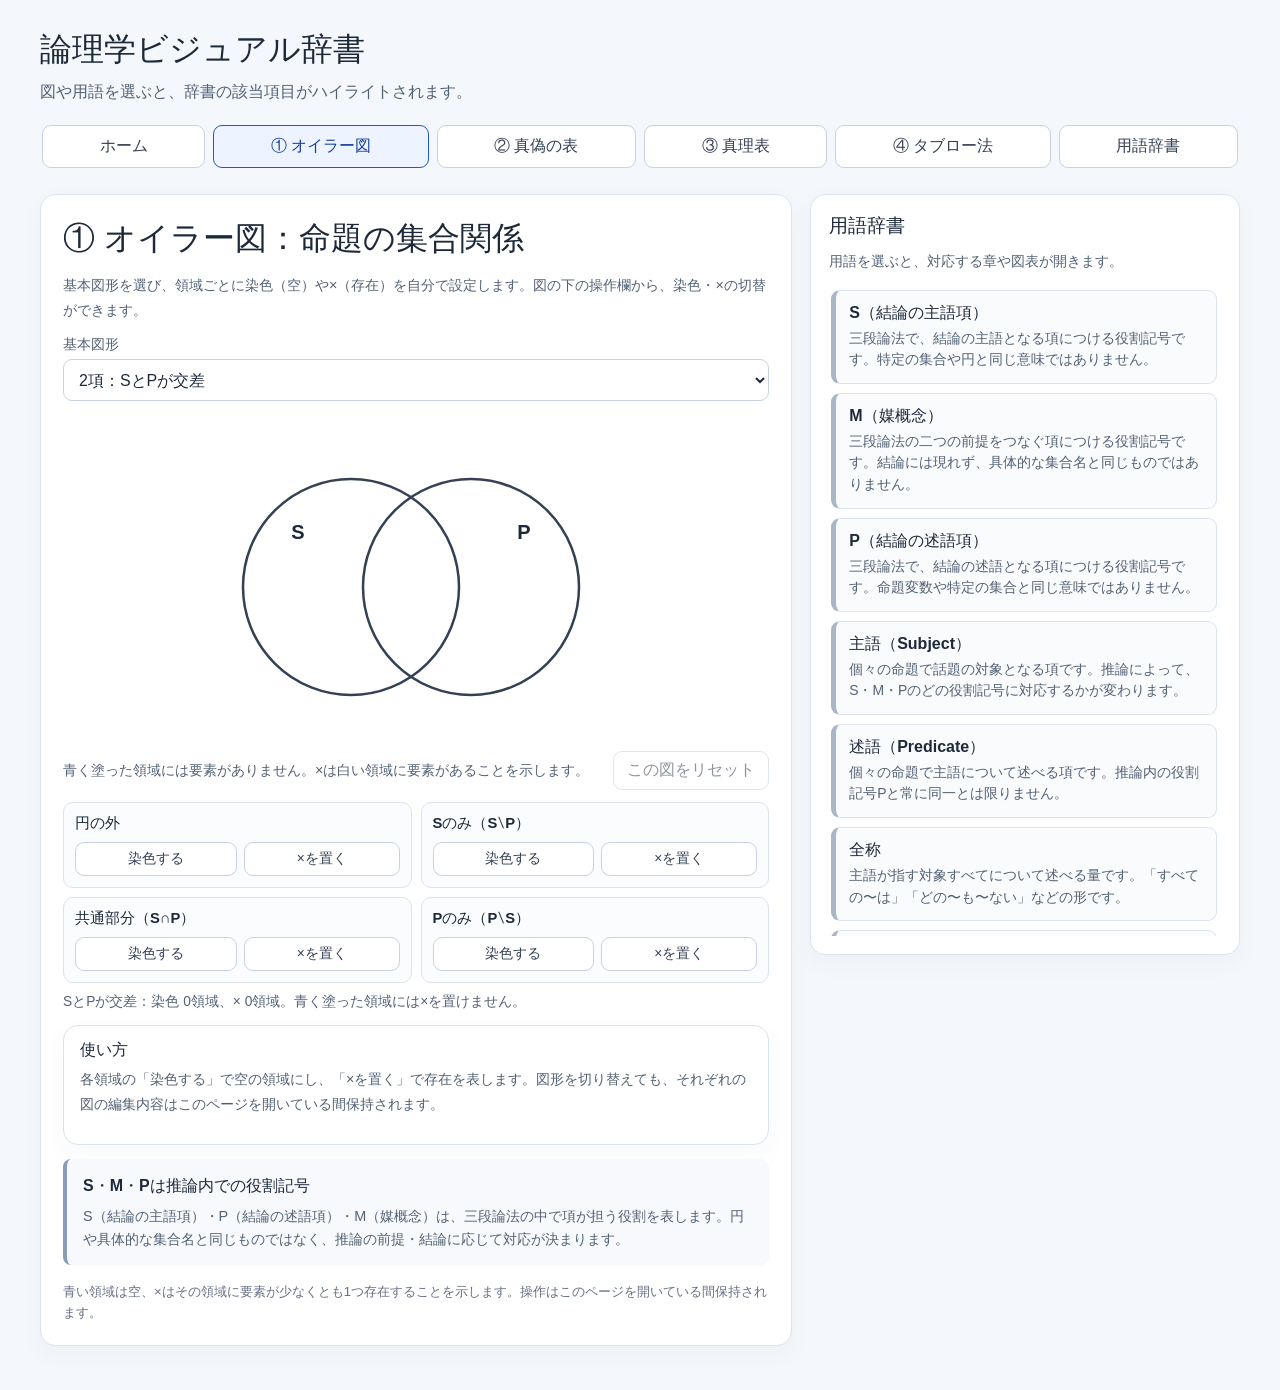
==== chapters/euler.html @ 363a5227 "Add editable Euler diagram templates Co-authored-by: Copilot <223556219+Copilot@users.noreply.github" ====
<!DOCTYPE html>
<html lang="ja">
<head>
  <meta charset="UTF-8">
  <meta name="viewport" content="width=device-width, initial-scale=1">
  <meta name="theme-color" content="#f4f7fb">
  <title>① オイラー図 | 論理学ビジュアル辞書</title>
  <link rel="stylesheet" href="../assets/style.css">
</head>
<body data-page="euler" data-root="../">
  <main class="page">
    <header class="site-header">
      <a class="brand" href="../index.html">論理学ビジュアル辞書</a>
      <p>図や用語を選ぶと、辞書の該当項目がハイライトされます。</p>
    </header>
    <nav class="site-nav" data-site-nav aria-label="章のナビゲーション"></nav>
    <div class="layout">
      <section class="chapter">
        <h1>① オイラー図：命題の集合関係</h1>
        <p class="hint">基本図形を選び、領域ごとに染色（空）や×（存在）を自分で設定します。図の下の操作欄から、染色・×の切替ができます。</p>
        <label class="pattern-select-label" for="euler-layout">基本図形</label>
        <select class="pattern-select" id="euler-layout">
          <option value="overlap">2項：SとPが交差</option>
          <option value="subject-inside-predicate">2項：SがPに含まれる</option>
          <option value="predicate-inside-subject">2項：PがSに含まれる</option>
          <option value="disjoint">2項：SとPが交わらない</option>
          <option value="equal">2項：SとPが同じ</option>
          <option value="three-term">3項：S・M・Pの標準配置</option>
        </select>
        <svg id="euler-diagram" class="diagram euler-diagram" viewBox="0 0 620 330" role="img" aria-label="編集できる集合図"></svg>
        <div class="editor-toolbar">
          <p class="hint">青く塗った領域には要素がありません。×は白い領域に要素があることを示します。</p>
          <button class="choice" id="euler-reset" type="button">この図をリセット</button>
        </div>
        <div class="euler-regions" id="euler-regions" aria-label="領域ごとの染色と存在記号の操作"></div>
        <p class="editor-status" id="euler-status" aria-live="polite"></p>
        <div class="card categorical-card">
          <strong>使い方</strong>
          <p class="hint categorical-description">各領域の「染色する」で空の領域にし、「×を置く」で存在を表します。図形を切り替えても、それぞれの図の編集内容はこのページを開いている間保持されます。</p>
        </div>
        <aside class="role-note">
          <strong>S・M・Pは推論内での役割記号</strong>
          <p>S（結論の主語項）・P（結論の述語項）・M（媒概念）は、三段論法の中で項が担う役割を表します。円や具体的な集合名と同じものではなく、推論の前提・結論に応じて対応が決まります。</p>
        </aside>
        <footer class="site-footer">青い領域は空、×はその領域に要素が少なくとも1つ存在することを示します。操作はこのページを開いている間保持されます。</footer>
      </section>
      <aside class="card dictionary-frame" data-dictionary-frame aria-label="用語辞書"></aside>
    </div>
  </main>
  <script src="../assets/app.js"></script>
</body>
</html>
---- assets/style.css ----
:root {
  color-scheme: light;
  font-family: "Yu Gothic UI", "Meiryo", sans-serif;
  color: #1d2939;
  background: #f4f7fb;
  font-synthesis: none;
  text-rendering: optimizeLegibility;
  --blue: #2457c5;
  --border: #dce3ee;
}
* { box-sizing: border-box; }
body { margin: 0; }
button { font: inherit; }
a { color: inherit; }
.page { width: min(1200px, calc(100% - 32px)); margin: 0 auto; padding: 28px 0 44px; }
.site-header { margin-bottom: 18px; }
.brand { display: inline-block; margin-bottom: 6px; color: #1d2939; font-size: clamp(1.55rem, 4vw, 2rem); font-weight: 750; text-decoration: none; }
.site-header p, .hint { margin: 0; color: #526174; line-height: 1.7; }
.site-nav { display: flex; gap: 8px; margin: 0 0 18px; padding: 2px 2px 8px; overflow-x: auto; }
.site-nav a { flex: 1 0 auto; padding: 10px 13px; border: 1px solid #c7d2e2; border-radius: 9px; background: #fff; color: #344054; text-align: center; text-decoration: none; white-space: nowrap; }
.site-nav a:hover, .site-nav a[aria-current="page"] { border-color: var(--blue); background: #edf3ff; color: #163f99; }
.layout { display: grid; grid-template-columns: minmax(0, 1.4fr) minmax(280px, .8fr); align-items: start; gap: 18px; }
.card, .chapter { min-width: 0; border: 1px solid var(--border); border-radius: 15px; background: #fff; box-shadow: 0 8px 24px #3440540a; }
.chapter { padding: 22px; }
.categorical-card { padding: 14px 16px; }
.categorical-description { margin: 6px 0 0; }
.truth-description { margin-top: 12px; }
.dictionary-frame { position: sticky; top: 14px; padding: 18px; }
h1 { margin: 0 0 12px; font-size: clamp(1.5rem, 3vw, 2rem); }
h2 { margin: 0 0 10px; font-size: 1.2rem; }
h3 { margin: 20px 0 8px; font-size: 1rem; }
.hint { margin-bottom: 14px; font-size: .9rem; }
.dictionary { display: grid; gap: 9px; max-height: min(72vh, 780px); overflow: auto; padding: 2px 4px 2px 2px; }
.dict-item { display: block; width: 100%; padding: 12px 13px; border: 1px solid var(--border); border-left: 5px solid #aab5c5; border-radius: 9px; background: #fafbfd; color: inherit; text-align: left; text-decoration: none; transition: transform .16s, background .16s, border-color .16s, box-shadow .16s; }
button.dict-item { cursor: pointer; }
.dict-item:hover { border-color: #9bb4e9; }
.dict-item.is-active { transform: translateX(3px); border-color: #82a5eb; border-left-color: var(--blue); background: #edf3ff; box-shadow: 0 4px 12px #2457c51a; }
.dict-title { display: block; margin-bottom: 4px; font-weight: 700; }
.dict-desc { display: block; color: #526174; font-size: .87rem; line-height: 1.55; }
.popup { margin-top: 13px; padding: 12px 14px; border-left: 4px solid #15946a; border-radius: 8px; background: #eaf8f1; color: #205c47; line-height: 1.6; }
.popup:empty { display: none; }
.diagram { display: block; width: min(100%, 620px); margin: 8px auto 14px; }
.region { cursor: pointer; transition: filter .15s, stroke-width .15s; }
.region:hover, .region:focus-visible { filter: brightness(.94); stroke: #172b4d; stroke-width: 3; outline: none; }
.region.is-active { stroke: #172b4d; stroke-width: 4; filter: saturate(1.25); }
.circle-outline { fill: none; stroke: #344054; stroke-width: 2.5; pointer-events: none; }
.region-label { pointer-events: none; font-size: 15px; font-weight: 700; text-anchor: middle; fill: #263247; }
.button-row { display: flex; flex-wrap: wrap; gap: 8px; margin: 12px 0; }
.choice, .relation-choice { padding: 8px 13px; border: 1px solid #c7d2e2; border-radius: 9px; background: #fff; color: #344054; cursor: pointer; }
.choice[aria-pressed="true"], .relation-choice[aria-pressed="true"] { border-color: var(--blue); background: #edf3ff; color: #163f99; }
.pattern-select-label { display: block; margin: 12px 0 5px; color: #526174; font-size: .86rem; }
.pattern-select { width: 100%; min-height: 42px; padding: 8px 34px 8px 11px; border: 1px solid #c7d2e2; border-radius: 9px; background: #fff; color: #1d2939; font: inherit; }
.formula-display { margin: 7px 0; color: #163f99; font-family: ui-monospace, Consolas, monospace; font-size: 1.25rem; font-weight: 700; letter-spacing: .04em; }
.euler-diagram { height: auto; margin-top: 6px; overflow: visible; }
.euler-boundary { fill: none; stroke: #344054; stroke-width: 2.5; }
.euler-highlight { fill: #b9d0ff; }
.euler-existence { fill: #1d2939; font-size: 30px; font-weight: 700; text-anchor: middle; dominant-baseline: central; }
.euler-term-label { fill: #1d2939; font-size: 20px; font-weight: 700; text-anchor: middle; dominant-baseline: central; }
.editor-toolbar { display: flex; flex-wrap: wrap; align-items: center; justify-content: space-between; gap: 10px; margin: 4px 0 12px; }
.editor-toolbar .hint { flex: 1 1 280px; margin: 0; }
.editor-toolbar .choice { flex: 0 0 auto; }
.euler-regions { display: grid; grid-template-columns: repeat(2, minmax(0, 1fr)); gap: 9px; }
.euler-region { min-width: 0; padding: 11px; border: 1px solid var(--border); border-radius: 10px; background: #fbfcfe; }
.euler-region-title { display: block; margin-bottom: 9px; font-size: .92rem; }
.euler-region-actions { display: flex; flex-wrap: wrap; gap: 7px; }
.euler-toggle { flex: 1 1 auto; padding: 7px 9px; font-size: .86rem; }
.euler-toggle[aria-pressed="true"] { border-color: var(--blue); background: #edf3ff; color: #163f99; }
.euler-toggle:disabled, #euler-reset:disabled { cursor: not-allowed; opacity: .55; }
.editor-status { min-height: 1.6em; margin: 10px 0; color: #526174; font-size: .86rem; }
.role-note { margin-top: 14px; padding: 14px 16px; border-left: 4px solid #8a9bb5; border-radius: 8px; background: #f7f9fc; line-height: 1.6; }
.role-note p { margin: 6px 0 0; color: #526174; font-size: .9rem; }
.table-wrap { overflow-x: auto; }
table { width: 100%; border-collapse: collapse; font-size: .93rem; }
th, td { padding: 10px 8px; border: 1px solid var(--border); text-align: center; }
th { background: #f7f9fc; font-weight: 700; }
tbody tr.is-active td { background: #e8f0ff; }
.result { font-weight: 700; }
.result.true { color: #18794e; }
.result.false { color: #b42318; }
.square { display: block; width: min(100%, 520px); margin: 12px auto 18px; }
.square-relation { fill: none; stroke: #9aa8bc; stroke-width: 2; transition: stroke .15s, stroke-width .15s; }
.square-relation.dashed { stroke-dasharray: 6 5; }
.square-relation.is-active { stroke: var(--blue); stroke-width: 5; }
.aeio-node { fill: #fff; stroke: #8091a8; stroke-width: 2; cursor: pointer; }
.aeio-node:hover, .aeio-node:focus-visible, .aeio-node.is-active { fill: #edf3ff; stroke: var(--blue); stroke-width: 4; outline: none; }
.aeio-letter { fill: #1d2939; font-size: 24px; font-weight: 700; text-anchor: middle; pointer-events: none; }
.aeio-caption { fill: #526174; font-size: 13px; text-anchor: middle; pointer-events: none; }
.relation-buttons { display: flex; flex-wrap: wrap; gap: 7px; }
.term-line { stroke: #8290a5; stroke-width: 2; }
.term-circle { fill-opacity: .58; stroke-width: 2.5; }
.table-row { cursor: pointer; }
.table-row:hover td, .table-row:focus-visible td { background: #eff5ff; }
.table-row:focus-visible { outline: 2px solid var(--blue); outline-offset: -2px; }
.tableau { display: grid; grid-template-columns: 1fr 1fr; gap: 12px; align-items: stretch; }
.tableau-example { padding: 14px; border: 1px solid var(--border); border-radius: 10px; background: #fbfcfe; }
.tableau-example.is-active { border-color: #82a5eb; background: #f1f5ff; }
.tableau-example h3 { margin: 0 0 10px; }
.tree { margin: 0; padding: 10px 10px 10px 28px; border-left: 2px solid #aab5c5; font-family: ui-monospace, Consolas, monospace; line-height: 1.9; }
.closed { color: #b42318; font-weight: 700; }
.open { color: #18794e; font-weight: 700; }
.explanation { margin: 10px 0 0; color: #526174; font-size: .9rem; line-height: 1.6; }
.chapter-links { display: grid; grid-template-columns: repeat(2, minmax(0, 1fr)); gap: 12px; margin-top: 22px; }
.chapter-link { display: grid; gap: 5px; padding: 16px; border: 1px solid var(--border); border-radius: 11px; background: #fbfcfe; text-decoration: none; }
.chapter-link:hover { border-color: #9bb4e9; background: #f4f7ff; }
.chapter-link span { color: #526174; font-size: .9rem; line-height: 1.5; }
.dictionary-list { display: grid; grid-template-columns: repeat(2, minmax(0, 1fr)); gap: 10px; }
.site-footer { margin-top: 16px; color: #667085; font-size: .82rem; line-height: 1.6; }
.sr-only { position: absolute; width: 1px; height: 1px; padding: 0; margin: -1px; overflow: hidden; clip: rect(0, 0, 0, 0); white-space: nowrap; border: 0; }
@media (max-width: 800px) {
  .page { width: min(100% - 20px, 620px); padding-top: 20px; }
  .layout { grid-template-columns: 1fr; }
  .dictionary-frame { position: static; }
  .dictionary { max-height: 360px; }
}
@media (max-width: 440px) {
  .euler-regions { grid-template-columns: 1fr; }
}
@media (max-width: 520px) {
  .chapter { padding: 16px; }
  .chapter-links, .dictionary-list, .tableau { grid-template-columns: 1fr; }
}
@media (prefers-reduced-motion: reduce) {
  *, *::before, *::after { scroll-behavior: auto !important; transition-duration: .01ms !important; }
}
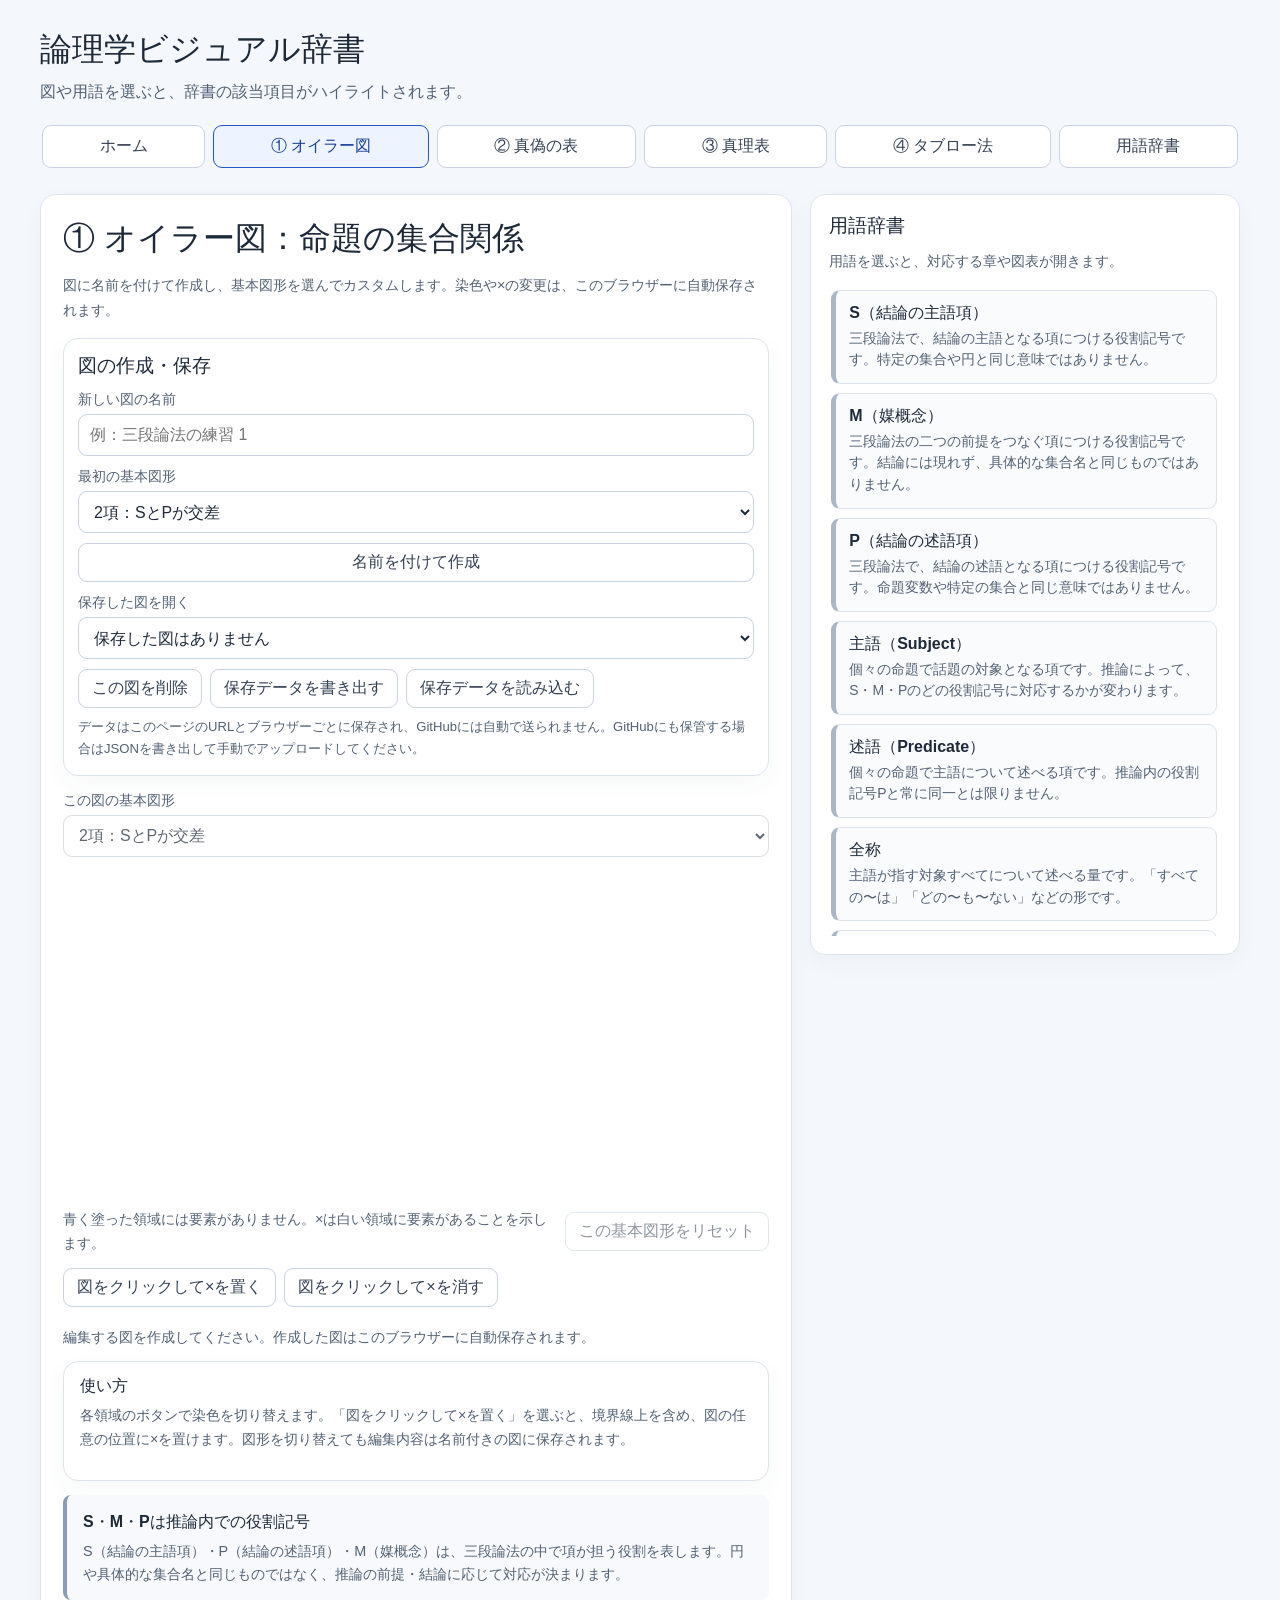
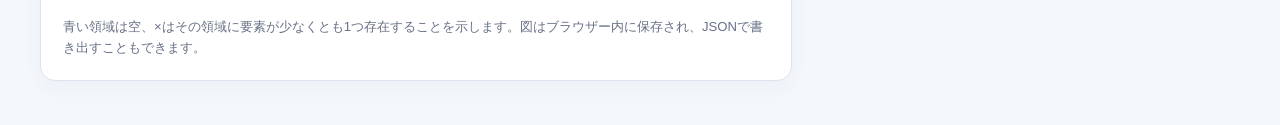
==== commit 3e6761c6: "Save named Euler diagram worksheets Co-authored-by: Copilot <223556219+Copilot@users.noreply.github." ====
--- a/chapters/euler.html
+++ b/chapters/euler.html
@@ -17,8 +17,31 @@
     <div class="layout">
       <section class="chapter">
         <h1>① オイラー図：命題の集合関係</h1>
-        <p class="hint">基本図形を選び、領域ごとに染色（空）や×（存在）を自分で設定します。図の下の操作欄から、染色・×の切替ができます。</p>
-        <label class="pattern-select-label" for="euler-layout">基本図形</label>
+        <p class="hint">図に名前を付けて作成し、基本図形を選んでカスタムします。染色や×の変更は、このブラウザーに自動保存されます。</p>
+        <section class="card euler-workbooks" aria-labelledby="euler-workbooks-title">
+          <h2 id="euler-workbooks-title">図の作成・保存</h2>
+          <label class="pattern-select-label" for="euler-new-name">新しい図の名前</label>
+          <input class="pattern-select" id="euler-new-name" type="text" maxlength="80" placeholder="例：三段論法の練習 1">
+          <label class="pattern-select-label" for="euler-new-layout">最初の基本図形</label>
+          <select class="pattern-select" id="euler-new-layout">
+            <option value="overlap">2項：SとPが交差</option>
+            <option value="subject-inside-predicate">2項：SがPに含まれる</option>
+            <option value="predicate-inside-subject">2項：PがSに含まれる</option>
+            <option value="disjoint">2項：SとPが交わらない</option>
+            <option value="equal">2項：SとPが同じ</option>
+            <option value="three-term">3項：S・M・Pの標準配置</option>
+          </select>
+          <button class="choice euler-create-button" id="euler-create" type="button">名前を付けて作成</button>
+          <label class="pattern-select-label" for="euler-saved-list">保存した図を開く</label>
+          <select class="pattern-select" id="euler-saved-list" aria-label="保存した図"></select>
+          <div class="button-row euler-save-actions">
+            <button class="choice" id="euler-delete" type="button">この図を削除</button>
+            <button class="choice" id="euler-export" type="button">保存データを書き出す</button>
+            <label class="choice euler-import-label" for="euler-import">保存データを読み込む<input id="euler-import" type="file" accept="application/json,.json"></label>
+          </div>
+          <p class="hint euler-storage-note">データはこのページのURLとブラウザーごとに保存され、GitHubには自動で送られません。GitHubにも保管する場合はJSONを書き出して手動でアップロードしてください。</p>
+        </section>
+        <label class="pattern-select-label" for="euler-layout">この図の基本図形</label>
         <select class="pattern-select" id="euler-layout">
           <option value="overlap">2項：SとPが交差</option>
           <option value="subject-inside-predicate">2項：SがPに含まれる</option>
@@ -27,22 +50,26 @@
           <option value="equal">2項：SとPが同じ</option>
           <option value="three-term">3項：S・M・Pの標準配置</option>
         </select>
-        <svg id="euler-diagram" class="diagram euler-diagram" viewBox="0 0 620 330" role="img" aria-label="編集できる集合図"></svg>
+        <svg id="euler-diagram" class="diagram euler-diagram" viewBox="0 0 620 330" role="group" aria-describedby="euler-status" aria-label="編集できる集合図"></svg>
         <div class="editor-toolbar">
           <p class="hint">青く塗った領域には要素がありません。×は白い領域に要素があることを示します。</p>
-          <button class="choice" id="euler-reset" type="button">この図をリセット</button>
+          <button class="choice" id="euler-reset" type="button">この基本図形をリセット</button>
+        </div>
+        <div class="button-row euler-point-tools" role="group" aria-label="図上の×操作">
+          <button class="choice" id="euler-place-mode" type="button" aria-pressed="false">図をクリックして×を置く</button>
+          <button class="choice" id="euler-remove-mode" type="button" aria-pressed="false">図をクリックして×を消す</button>
         </div>
         <div class="euler-regions" id="euler-regions" aria-label="領域ごとの染色と存在記号の操作"></div>
         <p class="editor-status" id="euler-status" aria-live="polite"></p>
         <div class="card categorical-card">
           <strong>使い方</strong>
-          <p class="hint categorical-description">各領域の「染色する」で空の領域にし、「×を置く」で存在を表します。図形を切り替えても、それぞれの図の編集内容はこのページを開いている間保持されます。</p>
+          <p class="hint categorical-description">各領域のボタンで染色を切り替えます。「図をクリックして×を置く」を選ぶと、境界線上を含め、図の任意の位置に×を置けます。図形を切り替えても編集内容は名前付きの図に保存されます。</p>
         </div>
         <aside class="role-note">
           <strong>S・M・Pは推論内での役割記号</strong>
           <p>S（結論の主語項）・P（結論の述語項）・M（媒概念）は、三段論法の中で項が担う役割を表します。円や具体的な集合名と同じものではなく、推論の前提・結論に応じて対応が決まります。</p>
         </aside>
-        <footer class="site-footer">青い領域は空、×はその領域に要素が少なくとも1つ存在することを示します。操作はこのページを開いている間保持されます。</footer>
+        <footer class="site-footer">青い領域は空、×はその領域に要素が少なくとも1つ存在することを示します。図はブラウザー内に保存され、JSONで書き出すこともできます。</footer>
       </section>
       <aside class="card dictionary-frame" data-dictionary-frame aria-label="用語辞書"></aside>
     </div>
--- a/assets/style.css
+++ b/assets/style.css
@@ -54,8 +54,18 @@
 .euler-diagram { height: auto; margin-top: 6px; overflow: visible; }
 .euler-boundary { fill: none; stroke: #344054; stroke-width: 2.5; }
 .euler-highlight { fill: #b9d0ff; }
-.euler-existence { fill: #1d2939; font-size: 30px; font-weight: 700; text-anchor: middle; dominant-baseline: central; }
+.euler-existence { fill: #1d2939; stroke: #fff; stroke-width: 3px; paint-order: stroke; font-size: 30px; font-weight: 700; text-anchor: middle; dominant-baseline: central; pointer-events: none; }
 .euler-term-label { fill: #1d2939; font-size: 20px; font-weight: 700; text-anchor: middle; dominant-baseline: central; }
+.euler-place-active { cursor: crosshair; }
+.euler-remove-active { cursor: pointer; }
+.euler-workbooks { margin: 16px 0; padding: 14px; }
+.euler-workbooks h2 { margin-bottom: 8px; }
+.euler-create-button { width: 100%; margin-top: 10px; }
+.euler-save-actions { margin: 10px 0 4px; }
+.euler-import-label { display: inline-flex; align-items: center; cursor: pointer; }
+.euler-import-label input { position: absolute; width: 1px; height: 1px; overflow: hidden; clip: rect(0, 0, 0, 0); }
+.euler-import-label:focus-within { outline: 2px solid var(--blue); outline-offset: 2px; }
+.euler-storage-note { margin: 8px 0 0; font-size: .82rem; }
 .editor-toolbar { display: flex; flex-wrap: wrap; align-items: center; justify-content: space-between; gap: 10px; margin: 4px 0 12px; }
 .editor-toolbar .hint { flex: 1 1 280px; margin: 0; }
 .editor-toolbar .choice { flex: 0 0 auto; }
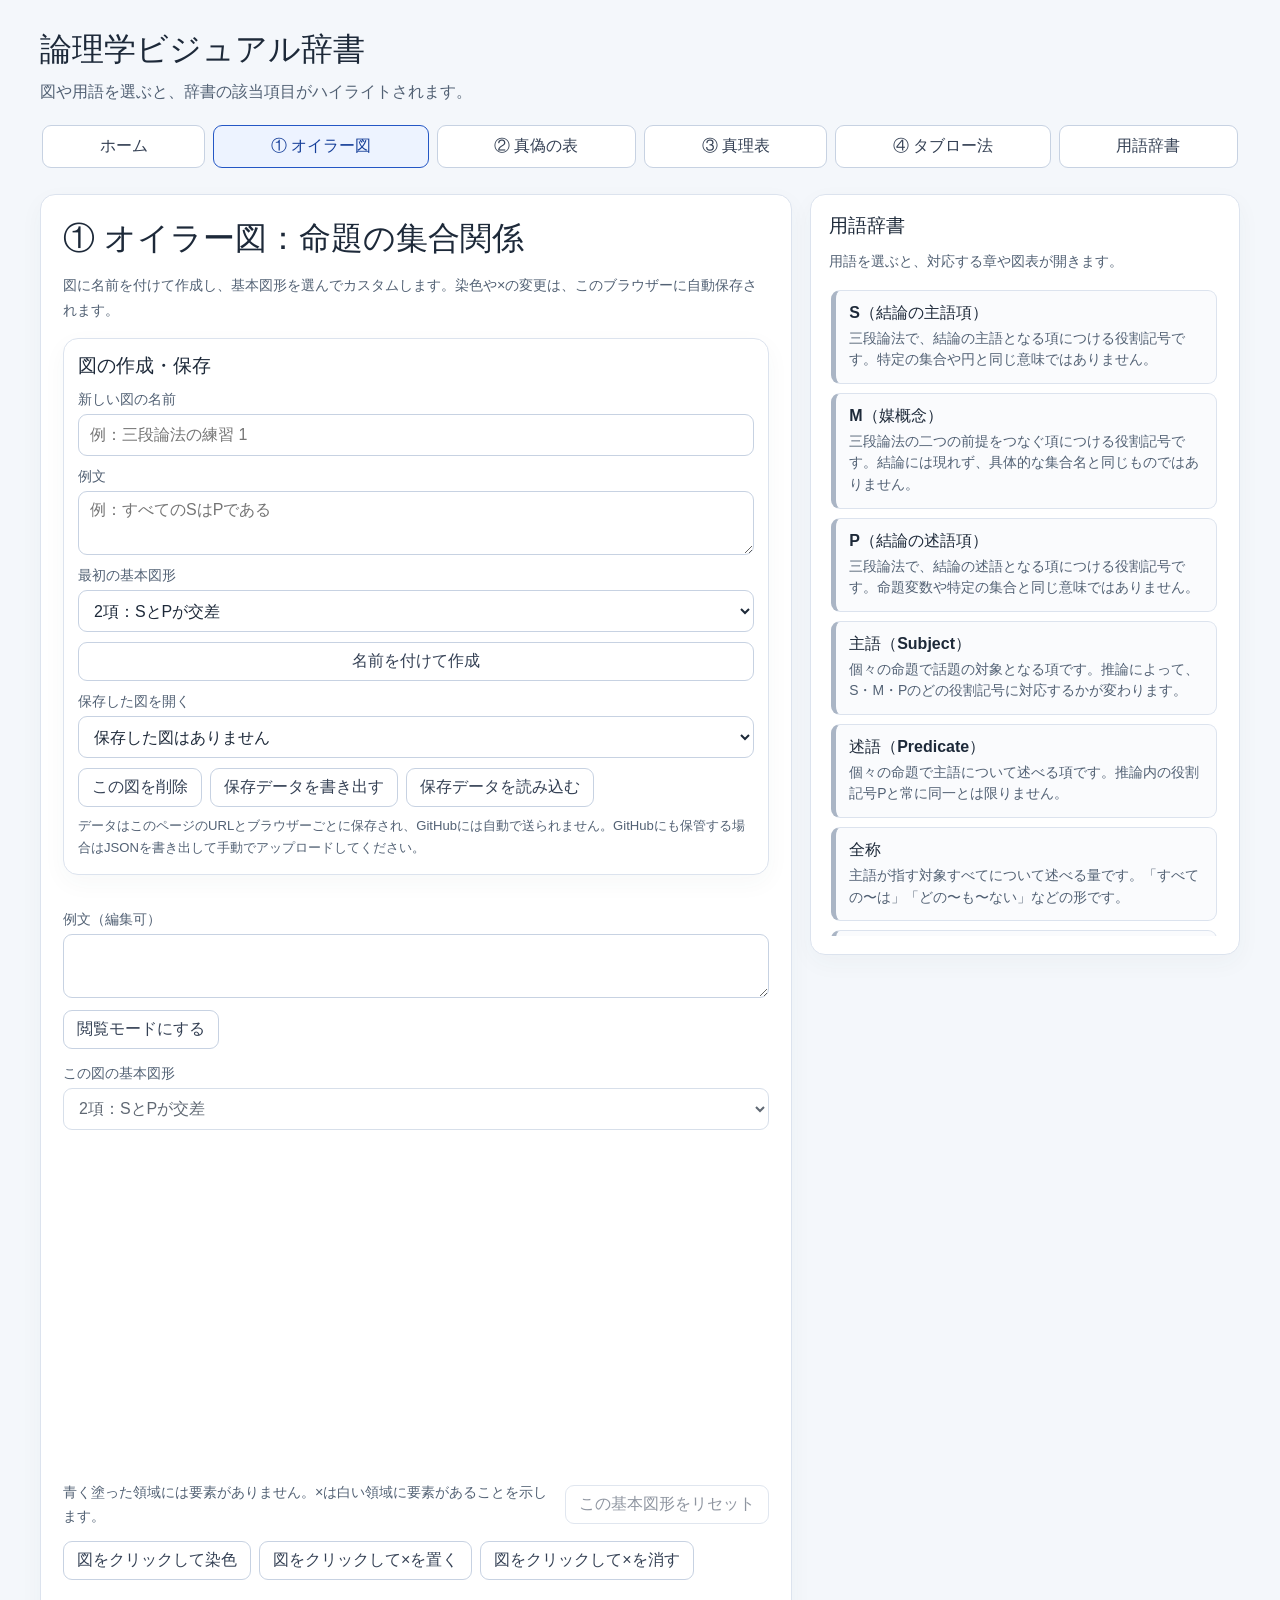
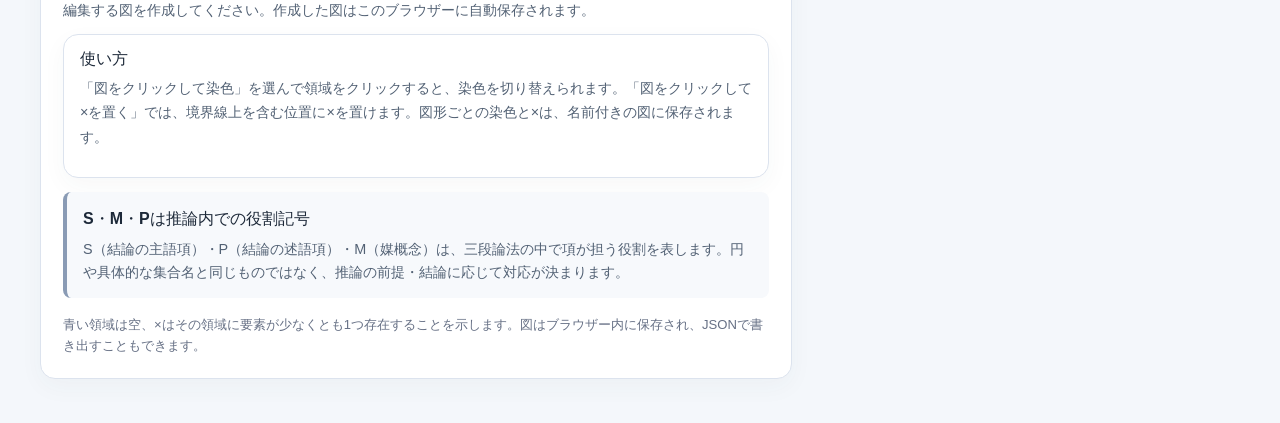
==== commit e1a14e50: "Add example sentences and diagram viewing mode Co-authored-by: Copilot <223556219+Copilot@users.nore" ====
--- a/chapters/euler.html
+++ b/chapters/euler.html
@@ -20,10 +20,43 @@
         <p class="hint">図に名前を付けて作成し、基本図形を選んでカスタムします。染色や×の変更は、このブラウザーに自動保存されます。</p>
         <section class="card euler-workbooks" aria-labelledby="euler-workbooks-title">
           <h2 id="euler-workbooks-title">図の作成・保存</h2>
-          <label class="pattern-select-label" for="euler-new-name">新しい図の名前</label>
-          <input class="pattern-select" id="euler-new-name" type="text" maxlength="80" placeholder="例：三段論法の練習 1">
-          <label class="pattern-select-label" for="euler-new-layout">最初の基本図形</label>
-          <select class="pattern-select" id="euler-new-layout">
+          <div data-edit-only>
+            <label class="pattern-select-label" for="euler-new-name">新しい図の名前</label>
+            <input class="pattern-select" id="euler-new-name" type="text" maxlength="80" placeholder="例：三段論法の練習 1">
+            <label class="pattern-select-label" for="euler-new-sentence">例文</label>
+            <textarea class="pattern-select euler-sentence-input" id="euler-new-sentence" maxlength="500" rows="2" placeholder="例：すべてのSはPである" required></textarea>
+            <label class="pattern-select-label" for="euler-new-layout">最初の基本図形</label>
+            <select class="pattern-select" id="euler-new-layout">
+              <option value="overlap">2項：SとPが交差</option>
+              <option value="subject-inside-predicate">2項：SがPに含まれる</option>
+              <option value="predicate-inside-subject">2項：PがSに含まれる</option>
+              <option value="disjoint">2項：SとPが交わらない</option>
+              <option value="equal">2項：SとPが同じ</option>
+              <option value="three-term">3項：S・M・Pの標準配置</option>
+            </select>
+            <button class="choice euler-create-button" id="euler-create" type="button">名前を付けて作成</button>
+          </div>
+          <label class="pattern-select-label" for="euler-saved-list">保存した図を開く</label>
+          <select class="pattern-select" id="euler-saved-list" aria-label="保存した図"></select>
+          <div class="button-row euler-save-actions" data-edit-only>
+            <button class="choice" id="euler-delete" type="button">この図を削除</button>
+            <button class="choice" id="euler-export" type="button">保存データを書き出す</button>
+            <label class="choice euler-import-label" for="euler-import">保存データを読み込む<input id="euler-import" type="file" accept="application/json,.json"></label>
+          </div>
+          <p class="hint euler-storage-note" data-edit-only>データはこのページのURLとブラウザーごとに保存され、GitHubには自動で送られません。GitHubにも保管する場合はJSONを書き出して手動でアップロードしてください。</p>
+        </section>
+        <div class="euler-viewer">
+          <strong class="euler-view-title" id="euler-view-title"></strong>
+          <p class="euler-example-view" id="euler-example-view"></p>
+          <div class="euler-sentence-editor" data-edit-only>
+            <label class="pattern-select-label" for="euler-current-sentence">例文（編集可）</label>
+            <textarea class="pattern-select euler-sentence-input" id="euler-current-sentence" maxlength="500" rows="2"></textarea>
+          </div>
+          <button class="choice euler-mode-toggle" id="euler-mode-toggle" type="button" aria-pressed="false">閲覧モードにする</button>
+        </div>
+        <div data-edit-only>
+          <label class="pattern-select-label" for="euler-layout">この図の基本図形</label>
+          <select class="pattern-select" id="euler-layout">
             <option value="overlap">2項：SとPが交差</option>
             <option value="subject-inside-predicate">2項：SがPに含まれる</option>
             <option value="predicate-inside-subject">2項：PがSに含まれる</option>
@@ -31,41 +64,24 @@
             <option value="equal">2項：SとPが同じ</option>
             <option value="three-term">3項：S・M・Pの標準配置</option>
           </select>
-          <button class="choice euler-create-button" id="euler-create" type="button">名前を付けて作成</button>
-          <label class="pattern-select-label" for="euler-saved-list">保存した図を開く</label>
-          <select class="pattern-select" id="euler-saved-list" aria-label="保存した図"></select>
-          <div class="button-row euler-save-actions">
-            <button class="choice" id="euler-delete" type="button">この図を削除</button>
-            <button class="choice" id="euler-export" type="button">保存データを書き出す</button>
-            <label class="choice euler-import-label" for="euler-import">保存データを読み込む<input id="euler-import" type="file" accept="application/json,.json"></label>
-          </div>
-          <p class="hint euler-storage-note">データはこのページのURLとブラウザーごとに保存され、GitHubには自動で送られません。GitHubにも保管する場合はJSONを書き出して手動でアップロードしてください。</p>
-        </section>
-        <label class="pattern-select-label" for="euler-layout">この図の基本図形</label>
-        <select class="pattern-select" id="euler-layout">
-          <option value="overlap">2項：SとPが交差</option>
-          <option value="subject-inside-predicate">2項：SがPに含まれる</option>
-          <option value="predicate-inside-subject">2項：PがSに含まれる</option>
-          <option value="disjoint">2項：SとPが交わらない</option>
-          <option value="equal">2項：SとPが同じ</option>
-          <option value="three-term">3項：S・M・Pの標準配置</option>
-        </select>
+        </div>
         <svg id="euler-diagram" class="diagram euler-diagram" viewBox="0 0 620 330" role="group" aria-describedby="euler-status" aria-label="編集できる集合図"></svg>
-        <div class="editor-toolbar">
+        <div class="editor-toolbar" data-edit-only>
           <p class="hint">青く塗った領域には要素がありません。×は白い領域に要素があることを示します。</p>
           <button class="choice" id="euler-reset" type="button">この基本図形をリセット</button>
         </div>
-        <div class="button-row euler-point-tools" role="group" aria-label="図上の×操作">
+        <div class="button-row euler-point-tools" data-edit-only role="group" aria-label="図上の×操作">
+          <button class="choice" id="euler-shade-mode" type="button" aria-pressed="false">図をクリックして染色</button>
           <button class="choice" id="euler-place-mode" type="button" aria-pressed="false">図をクリックして×を置く</button>
           <button class="choice" id="euler-remove-mode" type="button" aria-pressed="false">図をクリックして×を消す</button>
         </div>
-        <div class="euler-regions" id="euler-regions" aria-label="領域ごとの染色と存在記号の操作"></div>
+        <div class="euler-regions" id="euler-regions" data-edit-only aria-label="領域ごとの染色と存在記号の操作"></div>
         <p class="editor-status" id="euler-status" aria-live="polite"></p>
-        <div class="card categorical-card">
+        <div class="card categorical-card" data-edit-only>
           <strong>使い方</strong>
-          <p class="hint categorical-description">各領域のボタンで染色を切り替えます。「図をクリックして×を置く」を選ぶと、境界線上を含め、図の任意の位置に×を置けます。図形を切り替えても編集内容は名前付きの図に保存されます。</p>
+          <p class="hint categorical-description">「図をクリックして染色」を選んで領域をクリックすると、染色を切り替えられます。「図をクリックして×を置く」では、境界線上を含む位置に×を置けます。図形ごとの染色と×は、名前付きの図に保存されます。</p>
         </div>
-        <aside class="role-note">
+        <aside class="role-note" data-edit-only>
           <strong>S・M・Pは推論内での役割記号</strong>
           <p>S（結論の主語項）・P（結論の述語項）・M（媒概念）は、三段論法の中で項が担う役割を表します。円や具体的な集合名と同じものではなく、推論の前提・結論に応じて対応が決まります。</p>
         </aside>
--- a/assets/style.css
+++ b/assets/style.css
@@ -66,6 +66,17 @@
 .euler-import-label input { position: absolute; width: 1px; height: 1px; overflow: hidden; clip: rect(0, 0, 0, 0); }
 .euler-import-label:focus-within { outline: 2px solid var(--blue); outline-offset: 2px; }
 .euler-storage-note { margin: 8px 0 0; font-size: .82rem; }
+.euler-sentence-input { display: block; min-height: 64px; resize: vertical; }
+.euler-viewer { display: grid; gap: 6px; margin: 14px 0 4px; }
+.euler-view-title { font-size: 1.25rem; }
+.euler-example-view { margin: 0; color: #526174; line-height: 1.6; white-space: pre-wrap; }
+.euler-example-view:empty { display: none; }
+.euler-sentence-editor { margin: 2px 0; }
+.euler-mode-toggle { justify-self: start; margin: 4px 0; }
+.chapter.euler-viewing-mode [data-edit-only] { display: none !important; }
+.chapter.euler-viewing-mode #euler-diagram { margin-top: 16px; }
+.euler-diagram.euler-place-active, .euler-diagram.euler-shade-active { cursor: crosshair; }
+.euler-diagram.euler-remove-active { cursor: pointer; }
 .editor-toolbar { display: flex; flex-wrap: wrap; align-items: center; justify-content: space-between; gap: 10px; margin: 4px 0 12px; }
 .editor-toolbar .hint { flex: 1 1 280px; margin: 0; }
 .editor-toolbar .choice { flex: 0 0 auto; }
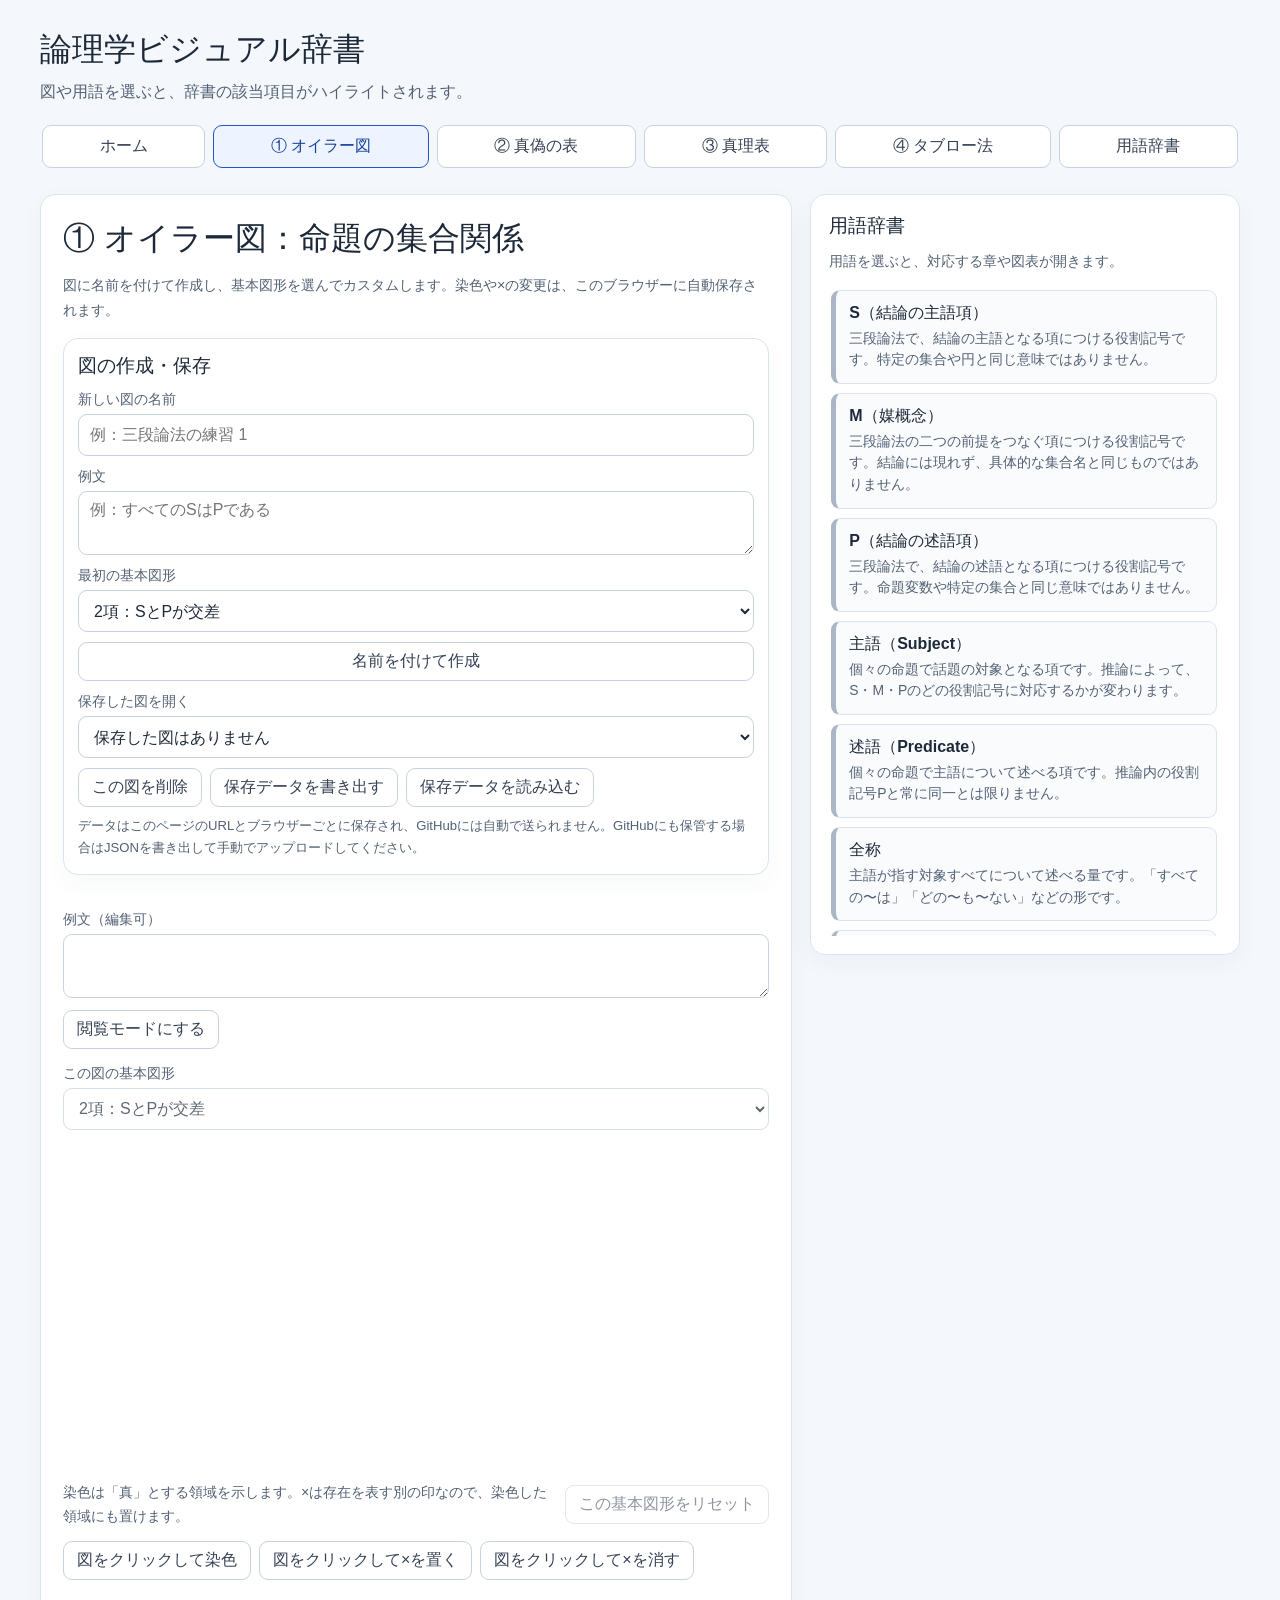
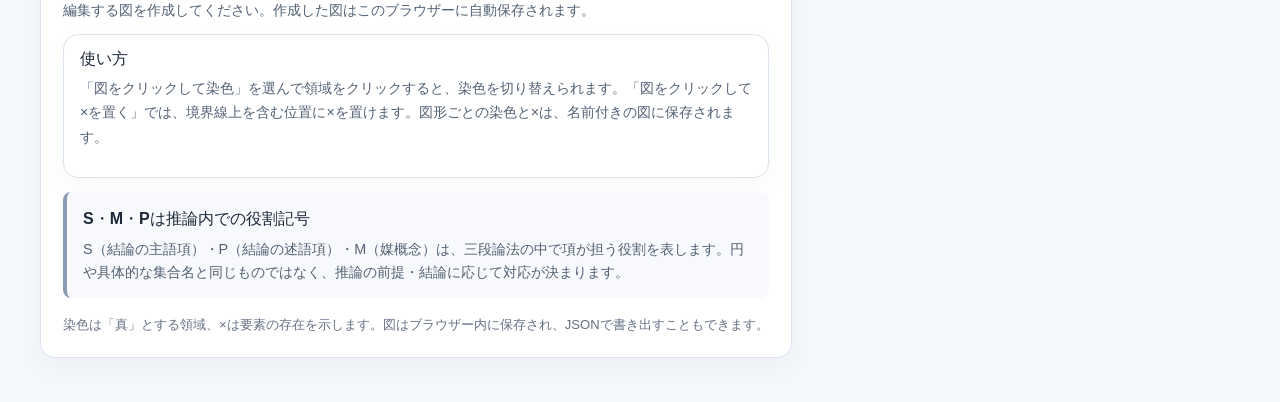
==== commit 15379b09: "Clarify Euler shading semantics Co-authored-by: Copilot <223556219+Copilot@users.noreply.github.com>" ====
--- a/chapters/euler.html
+++ b/chapters/euler.html
@@ -67,7 +67,7 @@
         </div>
         <svg id="euler-diagram" class="diagram euler-diagram" viewBox="0 0 620 330" role="group" aria-describedby="euler-status" aria-label="編集できる集合図"></svg>
         <div class="editor-toolbar" data-edit-only>
-          <p class="hint">青く塗った領域には要素がありません。×は白い領域に要素があることを示します。</p>
+          <p class="hint">染色は「真」とする領域を示します。×は存在を表す別の印なので、染色した領域にも置けます。</p>
           <button class="choice" id="euler-reset" type="button">この基本図形をリセット</button>
         </div>
         <div class="button-row euler-point-tools" data-edit-only role="group" aria-label="図上の×操作">
@@ -85,7 +85,7 @@
           <strong>S・M・Pは推論内での役割記号</strong>
           <p>S（結論の主語項）・P（結論の述語項）・M（媒概念）は、三段論法の中で項が担う役割を表します。円や具体的な集合名と同じものではなく、推論の前提・結論に応じて対応が決まります。</p>
         </aside>
-        <footer class="site-footer">青い領域は空、×はその領域に要素が少なくとも1つ存在することを示します。図はブラウザー内に保存され、JSONで書き出すこともできます。</footer>
+        <footer class="site-footer">染色は「真」とする領域、×は要素の存在を示します。図はブラウザー内に保存され、JSONで書き出すこともできます。</footer>
       </section>
       <aside class="card dictionary-frame" data-dictionary-frame aria-label="用語辞書"></aside>
     </div>
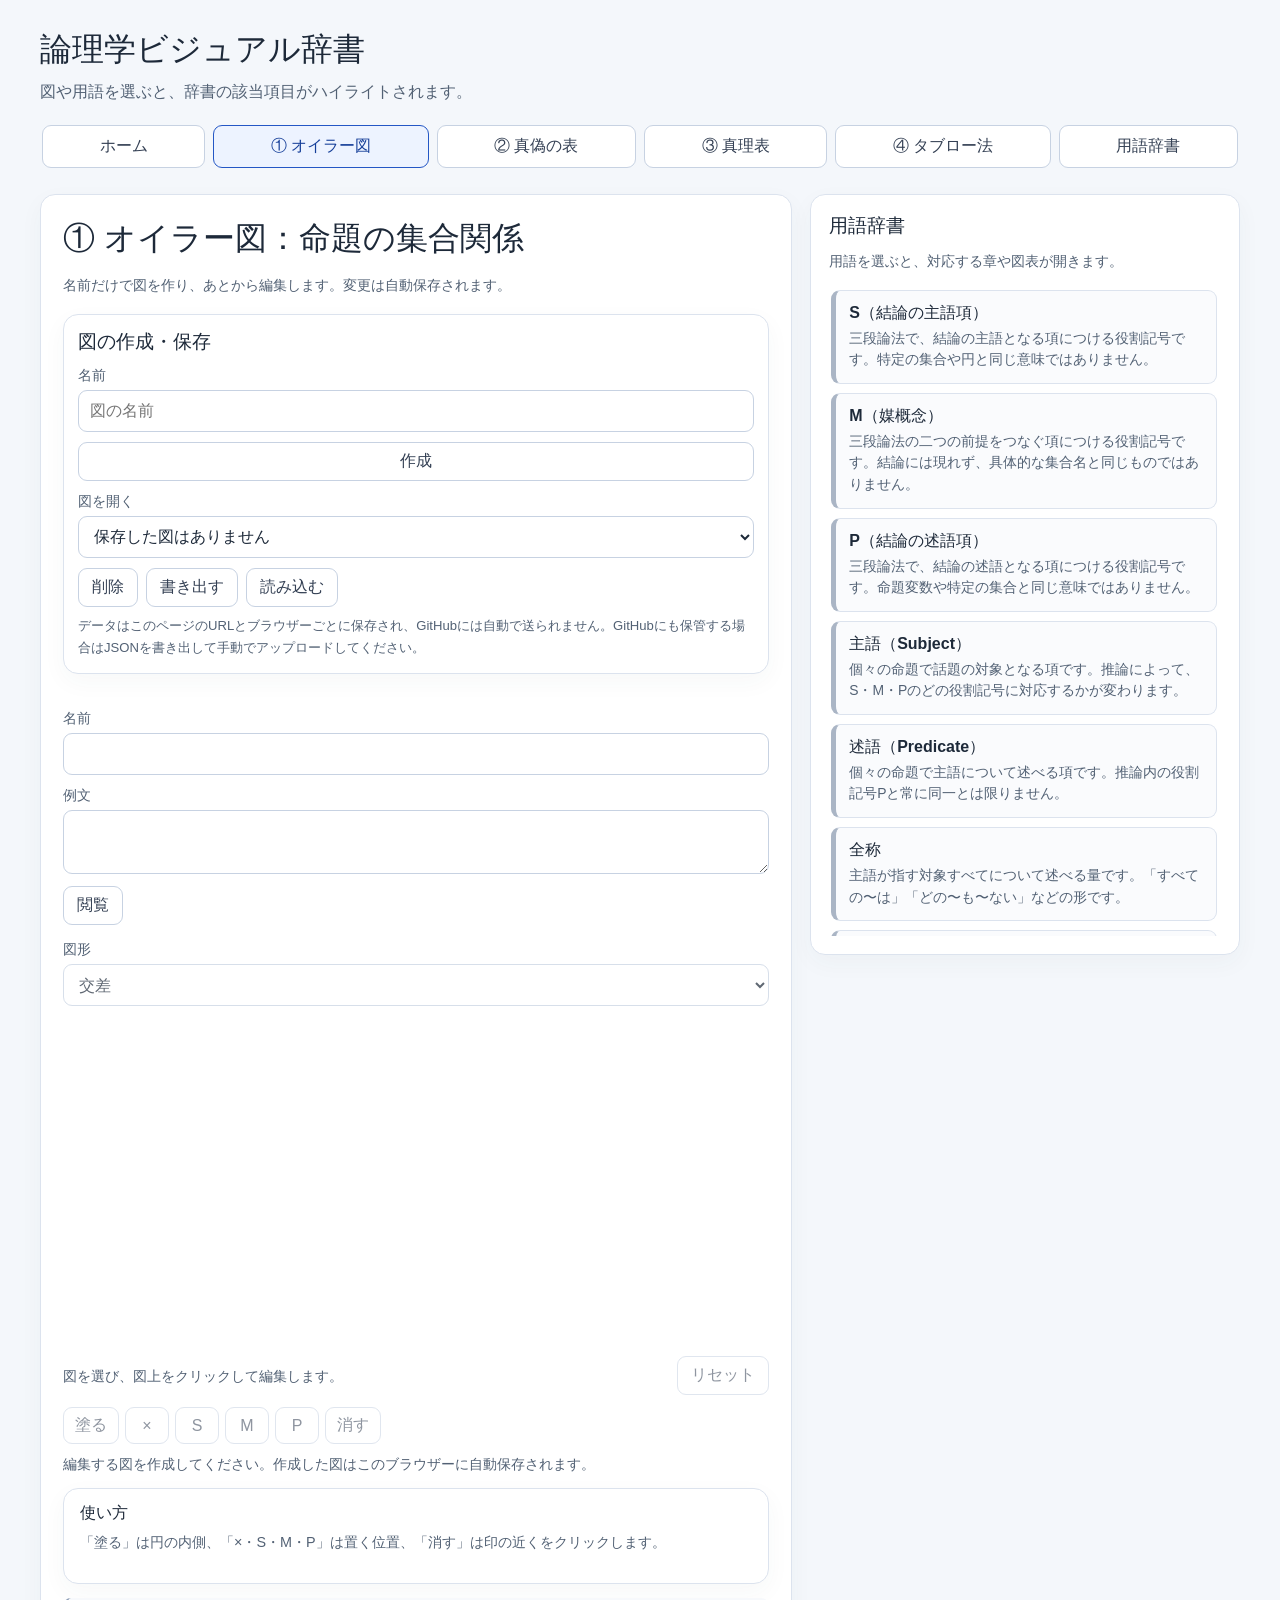
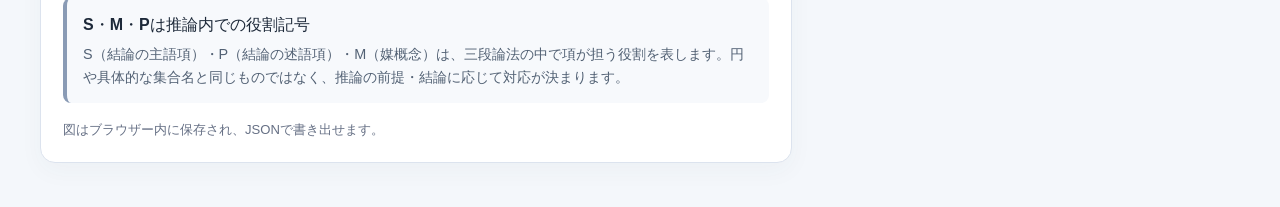
==== commit 70e240ff: "Simplify Euler diagram editor Create diagrams by name, then edit their layout and content. Consolida" ====
--- a/chapters/euler.html
+++ b/chapters/euler.html
@@ -17,31 +17,20 @@
     <div class="layout">
       <section class="chapter">
         <h1>① オイラー図：命題の集合関係</h1>
-        <p class="hint">図に名前を付けて作成し、基本図形を選んでカスタムします。染色や×の変更は、このブラウザーに自動保存されます。</p>
+        <p class="hint">名前だけで図を作り、あとから編集します。変更は自動保存されます。</p>
         <section class="card euler-workbooks" aria-labelledby="euler-workbooks-title">
           <h2 id="euler-workbooks-title">図の作成・保存</h2>
           <div data-edit-only>
-            <label class="pattern-select-label" for="euler-new-name">新しい図の名前</label>
-            <input class="pattern-select" id="euler-new-name" type="text" maxlength="80" placeholder="例：三段論法の練習 1">
-            <label class="pattern-select-label" for="euler-new-sentence">例文</label>
-            <textarea class="pattern-select euler-sentence-input" id="euler-new-sentence" maxlength="500" rows="2" placeholder="例：すべてのSはPである" required></textarea>
-            <label class="pattern-select-label" for="euler-new-layout">最初の基本図形</label>
-            <select class="pattern-select" id="euler-new-layout">
-              <option value="overlap">2項：SとPが交差</option>
-              <option value="subject-inside-predicate">2項：SがPに含まれる</option>
-              <option value="predicate-inside-subject">2項：PがSに含まれる</option>
-              <option value="disjoint">2項：SとPが交わらない</option>
-              <option value="equal">2項：SとPが同じ</option>
-              <option value="three-term">3項：S・M・Pの標準配置</option>
-            </select>
-            <button class="choice euler-create-button" id="euler-create" type="button">名前を付けて作成</button>
+            <label class="pattern-select-label" for="euler-new-name">名前</label>
+            <input class="pattern-select" id="euler-new-name" type="text" maxlength="80" placeholder="図の名前">
+            <button class="choice euler-create-button" id="euler-create" type="button">作成</button>
           </div>
-          <label class="pattern-select-label" for="euler-saved-list">保存した図を開く</label>
+          <label class="pattern-select-label" for="euler-saved-list">図を開く</label>
           <select class="pattern-select" id="euler-saved-list" aria-label="保存した図"></select>
           <div class="button-row euler-save-actions" data-edit-only>
-            <button class="choice" id="euler-delete" type="button">この図を削除</button>
-            <button class="choice" id="euler-export" type="button">保存データを書き出す</button>
-            <label class="choice euler-import-label" for="euler-import">保存データを読み込む<input id="euler-import" type="file" accept="application/json,.json"></label>
+            <button class="choice" id="euler-delete" type="button">削除</button>
+            <button class="choice" id="euler-export" type="button">書き出す</button>
+            <label class="choice euler-import-label" for="euler-import">読み込む<input id="euler-import" type="file" accept="application/json,.json"></label>
           </div>
           <p class="hint euler-storage-note" data-edit-only>データはこのページのURLとブラウザーごとに保存され、GitHubには自動で送られません。GitHubにも保管する場合はJSONを書き出して手動でアップロードしてください。</p>
         </section>
@@ -49,43 +38,47 @@
           <strong class="euler-view-title" id="euler-view-title"></strong>
           <p class="euler-example-view" id="euler-example-view"></p>
           <div class="euler-sentence-editor" data-edit-only>
-            <label class="pattern-select-label" for="euler-current-sentence">例文（編集可）</label>
+            <label class="pattern-select-label" for="euler-current-name">名前</label>
+            <input class="pattern-select" id="euler-current-name" type="text" maxlength="80">
+            <label class="pattern-select-label" for="euler-current-sentence">例文</label>
             <textarea class="pattern-select euler-sentence-input" id="euler-current-sentence" maxlength="500" rows="2"></textarea>
           </div>
-          <button class="choice euler-mode-toggle" id="euler-mode-toggle" type="button" aria-pressed="false">閲覧モードにする</button>
+          <button class="choice euler-mode-toggle" id="euler-mode-toggle" type="button" aria-pressed="false">閲覧</button>
         </div>
         <div data-edit-only>
-          <label class="pattern-select-label" for="euler-layout">この図の基本図形</label>
+          <label class="pattern-select-label" for="euler-layout">図形</label>
           <select class="pattern-select" id="euler-layout">
-            <option value="overlap">2項：SとPが交差</option>
-            <option value="subject-inside-predicate">2項：SがPに含まれる</option>
-            <option value="predicate-inside-subject">2項：PがSに含まれる</option>
-            <option value="disjoint">2項：SとPが交わらない</option>
-            <option value="equal">2項：SとPが同じ</option>
-            <option value="three-term">3項：S・M・Pの標準配置</option>
+            <option value="overlap">交差</option>
+            <option value="subject-inside-predicate">S⊂P</option>
+            <option value="predicate-inside-subject">P⊂S</option>
+            <option value="disjoint">分離</option>
+            <option value="equal">同じ</option>
+            <option value="three-term">S・M・P</option>
           </select>
         </div>
         <svg id="euler-diagram" class="diagram euler-diagram" viewBox="0 0 620 330" role="group" aria-describedby="euler-status" aria-label="編集できる集合図"></svg>
         <div class="editor-toolbar" data-edit-only>
-          <p class="hint">染色は「真」とする領域を示します。×は存在を表す別の印なので、染色した領域にも置けます。</p>
-          <button class="choice" id="euler-reset" type="button">この基本図形をリセット</button>
+          <p class="hint">図を選び、図上をクリックして編集します。</p>
+          <button class="choice" id="euler-reset" type="button">リセット</button>
         </div>
-        <div class="button-row euler-point-tools" data-edit-only role="group" aria-label="図上の×操作">
-          <button class="choice" id="euler-shade-mode" type="button" aria-pressed="false">図をクリックして染色</button>
-          <button class="choice" id="euler-place-mode" type="button" aria-pressed="false">図をクリックして×を置く</button>
-          <button class="choice" id="euler-remove-mode" type="button" aria-pressed="false">図をクリックして×を消す</button>
+        <div class="button-row euler-point-tools" data-edit-only role="group" aria-label="編集">
+          <button class="choice" id="euler-shade-mode" type="button" aria-pressed="false">塗る</button>
+          <button class="choice" id="euler-place-mode" type="button" aria-pressed="false">×</button>
+          <button class="choice" data-euler-term-mode="S" type="button" aria-pressed="false">S</button>
+          <button class="choice" data-euler-term-mode="M" type="button" aria-pressed="false">M</button>
+          <button class="choice" data-euler-term-mode="P" type="button" aria-pressed="false">P</button>
+          <button class="choice" id="euler-remove-mode" type="button" aria-pressed="false">消す</button>
         </div>
-        <div class="euler-regions" id="euler-regions" data-edit-only aria-label="領域ごとの染色と存在記号の操作"></div>
         <p class="editor-status" id="euler-status" aria-live="polite"></p>
         <div class="card categorical-card" data-edit-only>
           <strong>使い方</strong>
-          <p class="hint categorical-description">「図をクリックして染色」を選んで領域をクリックすると、染色を切り替えられます。「図をクリックして×を置く」では、境界線上を含む位置に×を置けます。図形ごとの染色と×は、名前付きの図に保存されます。</p>
+          <p class="hint categorical-description">「塗る」は円の内側、「×・S・M・P」は置く位置、「消す」は印の近くをクリックします。</p>
         </div>
         <aside class="role-note" data-edit-only>
           <strong>S・M・Pは推論内での役割記号</strong>
           <p>S（結論の主語項）・P（結論の述語項）・M（媒概念）は、三段論法の中で項が担う役割を表します。円や具体的な集合名と同じものではなく、推論の前提・結論に応じて対応が決まります。</p>
         </aside>
-        <footer class="site-footer">染色は「真」とする領域、×は要素の存在を示します。図はブラウザー内に保存され、JSONで書き出すこともできます。</footer>
+        <footer class="site-footer">図はブラウザー内に保存され、JSONで書き出せます。</footer>
       </section>
       <aside class="card dictionary-frame" data-dictionary-frame aria-label="用語辞書"></aside>
     </div>
--- a/assets/style.css
+++ b/assets/style.css
@@ -56,6 +56,7 @@
 .euler-highlight { fill: #b9d0ff; }
 .euler-existence { fill: #1d2939; stroke: #fff; stroke-width: 3px; paint-order: stroke; font-size: 30px; font-weight: 700; text-anchor: middle; dominant-baseline: central; pointer-events: none; }
 .euler-term-label { fill: #1d2939; font-size: 20px; font-weight: 700; text-anchor: middle; dominant-baseline: central; }
+.euler-term-active { cursor: crosshair; }
 .euler-place-active { cursor: crosshair; }
 .euler-remove-active { cursor: pointer; }
 .euler-workbooks { margin: 16px 0; padding: 14px; }
@@ -80,13 +81,9 @@
 .editor-toolbar { display: flex; flex-wrap: wrap; align-items: center; justify-content: space-between; gap: 10px; margin: 4px 0 12px; }
 .editor-toolbar .hint { flex: 1 1 280px; margin: 0; }
 .editor-toolbar .choice { flex: 0 0 auto; }
-.euler-regions { display: grid; grid-template-columns: repeat(2, minmax(0, 1fr)); gap: 9px; }
-.euler-region { min-width: 0; padding: 11px; border: 1px solid var(--border); border-radius: 10px; background: #fbfcfe; }
-.euler-region-title { display: block; margin-bottom: 9px; font-size: .92rem; }
-.euler-region-actions { display: flex; flex-wrap: wrap; gap: 7px; }
-.euler-toggle { flex: 1 1 auto; padding: 7px 9px; font-size: .86rem; }
-.euler-toggle[aria-pressed="true"] { border-color: var(--blue); background: #edf3ff; color: #163f99; }
-.euler-toggle:disabled, #euler-reset:disabled { cursor: not-allowed; opacity: .55; }
+.euler-point-tools { gap: 6px; }
+.euler-point-tools .choice { min-width: 44px; padding: 7px 11px; }
+.euler-point-tools .choice:disabled, #euler-reset:disabled { cursor: not-allowed; opacity: .55; }
 .editor-status { min-height: 1.6em; margin: 10px 0; color: #526174; font-size: .86rem; }
 .role-note { margin-top: 14px; padding: 14px 16px; border-left: 4px solid #8a9bb5; border-radius: 8px; background: #f7f9fc; line-height: 1.6; }
 .role-note p { margin: 6px 0 0; color: #526174; font-size: .9rem; }
@@ -133,9 +130,6 @@
   .dictionary-frame { position: static; }
   .dictionary { max-height: 360px; }
 }
-@media (max-width: 440px) {
-  .euler-regions { grid-template-columns: 1fr; }
-}
 @media (max-width: 520px) {
   .chapter { padding: 16px; }
   .chapter-links, .dictionary-list, .tableau { grid-template-columns: 1fr; }
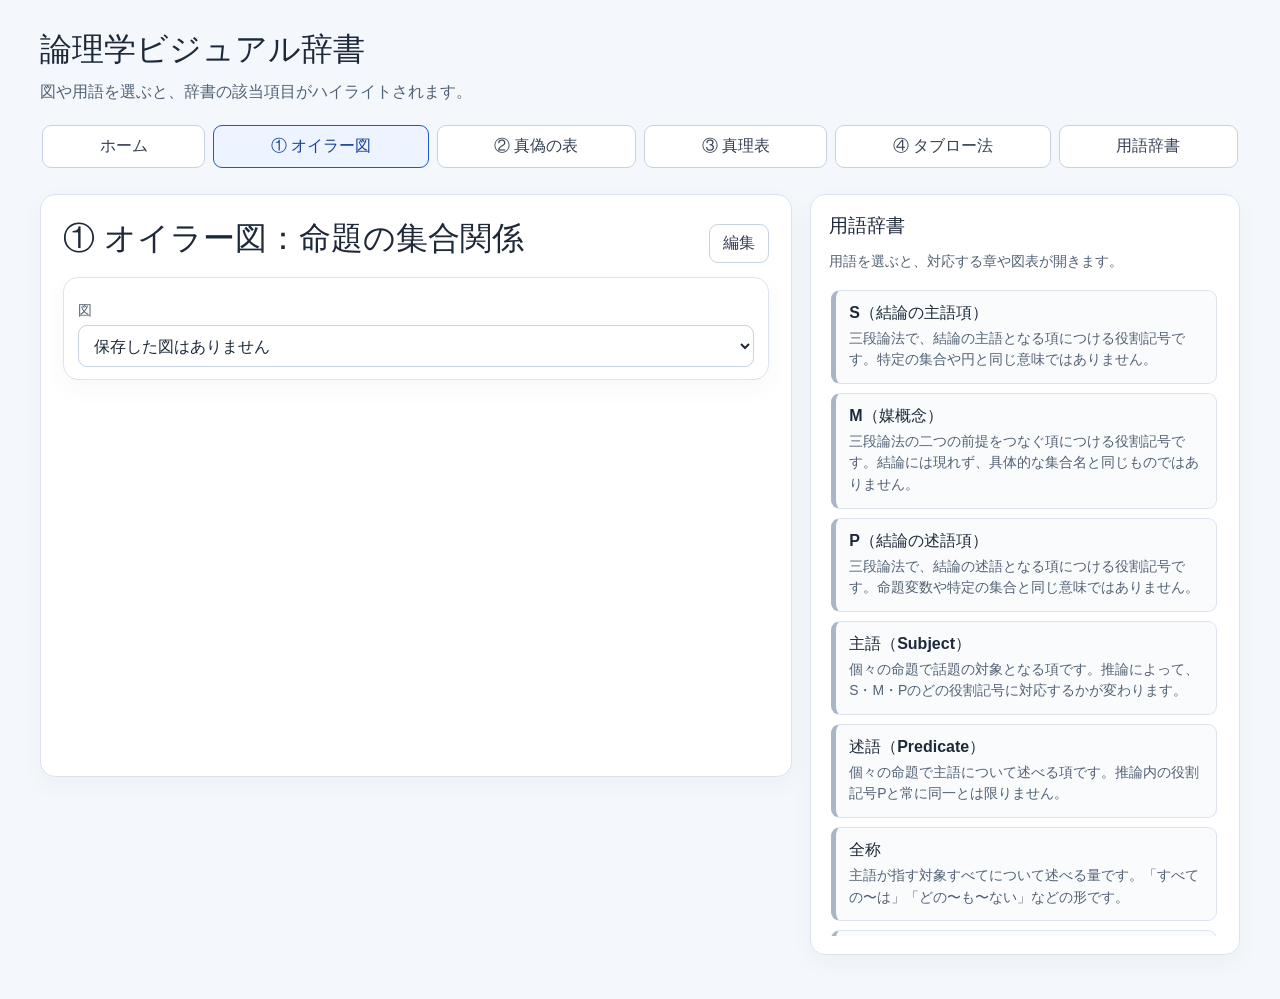
==== commit c92a39e4: "Make Euler viewer the default Move the mode switch above the diagram and add a separate collapsible " ====
--- a/chapters/euler.html
+++ b/chapters/euler.html
@@ -16,16 +16,17 @@
     <nav class="site-nav" data-site-nav aria-label="章のナビゲーション"></nav>
     <div class="layout">
       <section class="chapter">
-        <h1>① オイラー図：命題の集合関係</h1>
-        <p class="hint">名前だけで図を作り、あとから編集します。変更は自動保存されます。</p>
-        <section class="card euler-workbooks" aria-labelledby="euler-workbooks-title">
-          <h2 id="euler-workbooks-title">図の作成・保存</h2>
+        <div class="euler-heading">
+          <h1>① オイラー図：命題の集合関係</h1>
+          <button class="choice euler-mode-toggle" id="euler-mode-toggle" type="button">編集</button>
+        </div>
+        <section class="card euler-workbooks" aria-label="図の選択と管理">
           <div data-edit-only>
             <label class="pattern-select-label" for="euler-new-name">名前</label>
             <input class="pattern-select" id="euler-new-name" type="text" maxlength="80" placeholder="図の名前">
             <button class="choice euler-create-button" id="euler-create" type="button">作成</button>
           </div>
-          <label class="pattern-select-label" for="euler-saved-list">図を開く</label>
+          <label class="pattern-select-label" for="euler-saved-list">図</label>
           <select class="pattern-select" id="euler-saved-list" aria-label="保存した図"></select>
           <div class="button-row euler-save-actions" data-edit-only>
             <button class="choice" id="euler-delete" type="button">削除</button>
@@ -37,13 +38,18 @@
         <div class="euler-viewer">
           <strong class="euler-view-title" id="euler-view-title"></strong>
           <p class="euler-example-view" id="euler-example-view"></p>
+          <details class="euler-description-view" id="euler-description-view" data-view-only>
+            <summary>説明</summary>
+            <p id="euler-description-text"></p>
+          </details>
           <div class="euler-sentence-editor" data-edit-only>
             <label class="pattern-select-label" for="euler-current-name">名前</label>
             <input class="pattern-select" id="euler-current-name" type="text" maxlength="80">
             <label class="pattern-select-label" for="euler-current-sentence">例文</label>
             <textarea class="pattern-select euler-sentence-input" id="euler-current-sentence" maxlength="500" rows="2"></textarea>
+            <label class="pattern-select-label" for="euler-current-description">説明</label>
+            <textarea class="pattern-select euler-sentence-input" id="euler-current-description" maxlength="2000" rows="4"></textarea>
           </div>
-          <button class="choice euler-mode-toggle" id="euler-mode-toggle" type="button" aria-pressed="false">閲覧</button>
         </div>
         <div data-edit-only>
           <label class="pattern-select-label" for="euler-layout">図形</label>
@@ -69,7 +75,7 @@
           <button class="choice" data-euler-term-mode="P" type="button" aria-pressed="false">P</button>
           <button class="choice" id="euler-remove-mode" type="button" aria-pressed="false">消す</button>
         </div>
-        <p class="editor-status" id="euler-status" aria-live="polite"></p>
+        <p class="editor-status" id="euler-status" data-edit-only aria-live="polite"></p>
         <div class="card categorical-card" data-edit-only>
           <strong>使い方</strong>
           <p class="hint categorical-description">「塗る」は円の内側、「×・S・M・P」は置く位置、「消す」は印の近くをクリックします。</p>
@@ -78,7 +84,6 @@
           <strong>S・M・Pは推論内での役割記号</strong>
           <p>S（結論の主語項）・P（結論の述語項）・M（媒概念）は、三段論法の中で項が担う役割を表します。円や具体的な集合名と同じものではなく、推論の前提・結論に応じて対応が決まります。</p>
         </aside>
-        <footer class="site-footer">図はブラウザー内に保存され、JSONで書き出せます。</footer>
       </section>
       <aside class="card dictionary-frame" data-dictionary-frame aria-label="用語辞書"></aside>
     </div>
--- a/assets/style.css
+++ b/assets/style.css
@@ -59,8 +59,9 @@
 .euler-term-active { cursor: crosshair; }
 .euler-place-active { cursor: crosshair; }
 .euler-remove-active { cursor: pointer; }
-.euler-workbooks { margin: 16px 0; padding: 14px; }
-.euler-workbooks h2 { margin-bottom: 8px; }
+.euler-heading { display: flex; flex-wrap: wrap; align-items: center; justify-content: space-between; gap: 8px; }
+.euler-heading h1 { margin-bottom: 8px; }
+.euler-workbooks { margin: 8px 0 12px; padding: 12px 14px; }
 .euler-create-button { width: 100%; margin-top: 10px; }
 .euler-save-actions { margin: 10px 0 4px; }
 .euler-import-label { display: inline-flex; align-items: center; cursor: pointer; }
@@ -73,9 +74,13 @@
 .euler-example-view { margin: 0; color: #526174; line-height: 1.6; white-space: pre-wrap; }
 .euler-example-view:empty { display: none; }
 .euler-sentence-editor { margin: 2px 0; }
-.euler-mode-toggle { justify-self: start; margin: 4px 0; }
+.euler-mode-toggle { flex: 0 0 auto; margin: 4px 0; }
 .chapter.euler-viewing-mode [data-edit-only] { display: none !important; }
+.chapter:not(.euler-viewing-mode) [data-view-only] { display: none !important; }
 .chapter.euler-viewing-mode #euler-diagram { margin-top: 16px; }
+.euler-description-view { margin: 4px 0; color: #526174; line-height: 1.6; }
+.euler-description-view summary { width: fit-content; color: #344054; cursor: pointer; font-weight: 650; }
+.euler-description-view p { margin: 8px 0 0; white-space: pre-wrap; }
 .euler-diagram.euler-place-active, .euler-diagram.euler-shade-active { cursor: crosshair; }
 .euler-diagram.euler-remove-active { cursor: pointer; }
 .editor-toolbar { display: flex; flex-wrap: wrap; align-items: center; justify-content: space-between; gap: 10px; margin: 4px 0 12px; }
